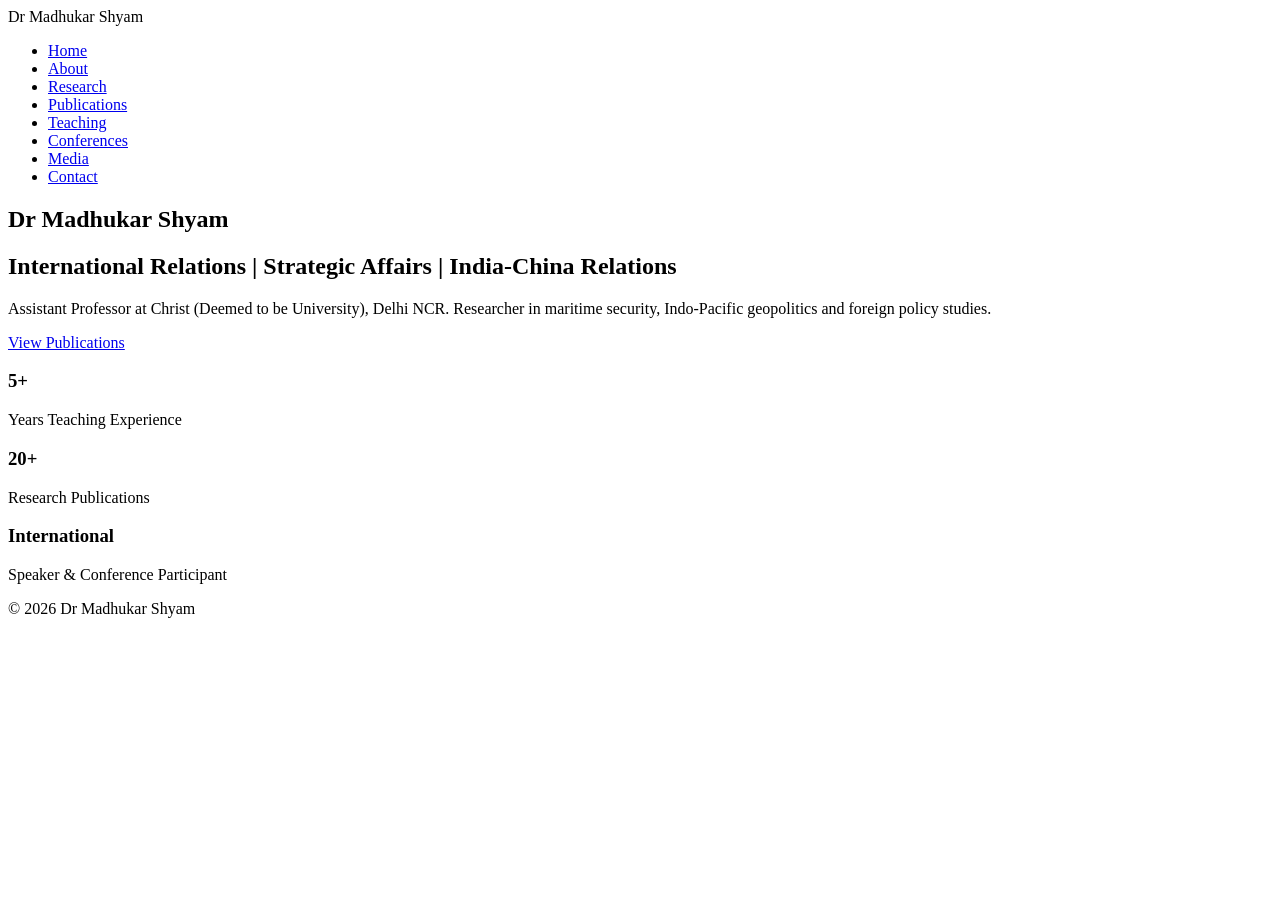
==== index.html @ 67811de8 "Add files via upload" ====
<!DOCTYPE html>
<html lang="en">
<head>
  <meta charset="UTF-8">
  <meta name="viewport" content="width=device-width, initial-scale=1.0">
  <title>Dr Madhukar Shyam</title>

  <link rel="stylesheet" href="assets/css/style.css">
</head>

<body>

<header>
  <nav class="navbar">
    <div class="logo">Dr Madhukar Shyam</div>

    <ul class="nav-links">
      <li><a href="index.html">Home</a></li>
      <li><a href="about.html">About</a></li>
      <li><a href="research.html">Research</a></li>
      <li><a href="publications.html">Publications</a></li>
      <li><a href="teaching.html">Teaching</a></li>
      <li><a href="conferences.html">Conferences</a></li>
      <li><a href="media.html">Media</a></li>
      <li><a href="contact.html">Contact</a></li>
    </ul>
  </nav>
</header>

<section class="hero">

  <div class="hero-content">
    <h1>Dr Madhukar Shyam</h1>

    <h2>
      International Relations | Strategic Affairs |
      India-China Relations
    </h2>

    <p>
      Assistant Professor at Christ (Deemed to be University),
      Delhi NCR. Researcher in maritime security,
      Indo-Pacific geopolitics and foreign policy studies.
    </p>

    <a href="publications.html" class="btn">
      View Publications
    </a>
  </div>

</section>

<section class="highlights">

  <div class="card">
    <h3>5+</h3>
    <p>Years Teaching Experience</p>
  </div>

  <div class="card">
    <h3>20+</h3>
    <p>Research Publications</p>
  </div>

  <div class="card">
    <h3>International</h3>
    <p>Speaker & Conference Participant</p>
  </div>

</section>

<footer>
  <p>© 2026 Dr Madhukar Shyam</p>
</footer>

</body>
</html>
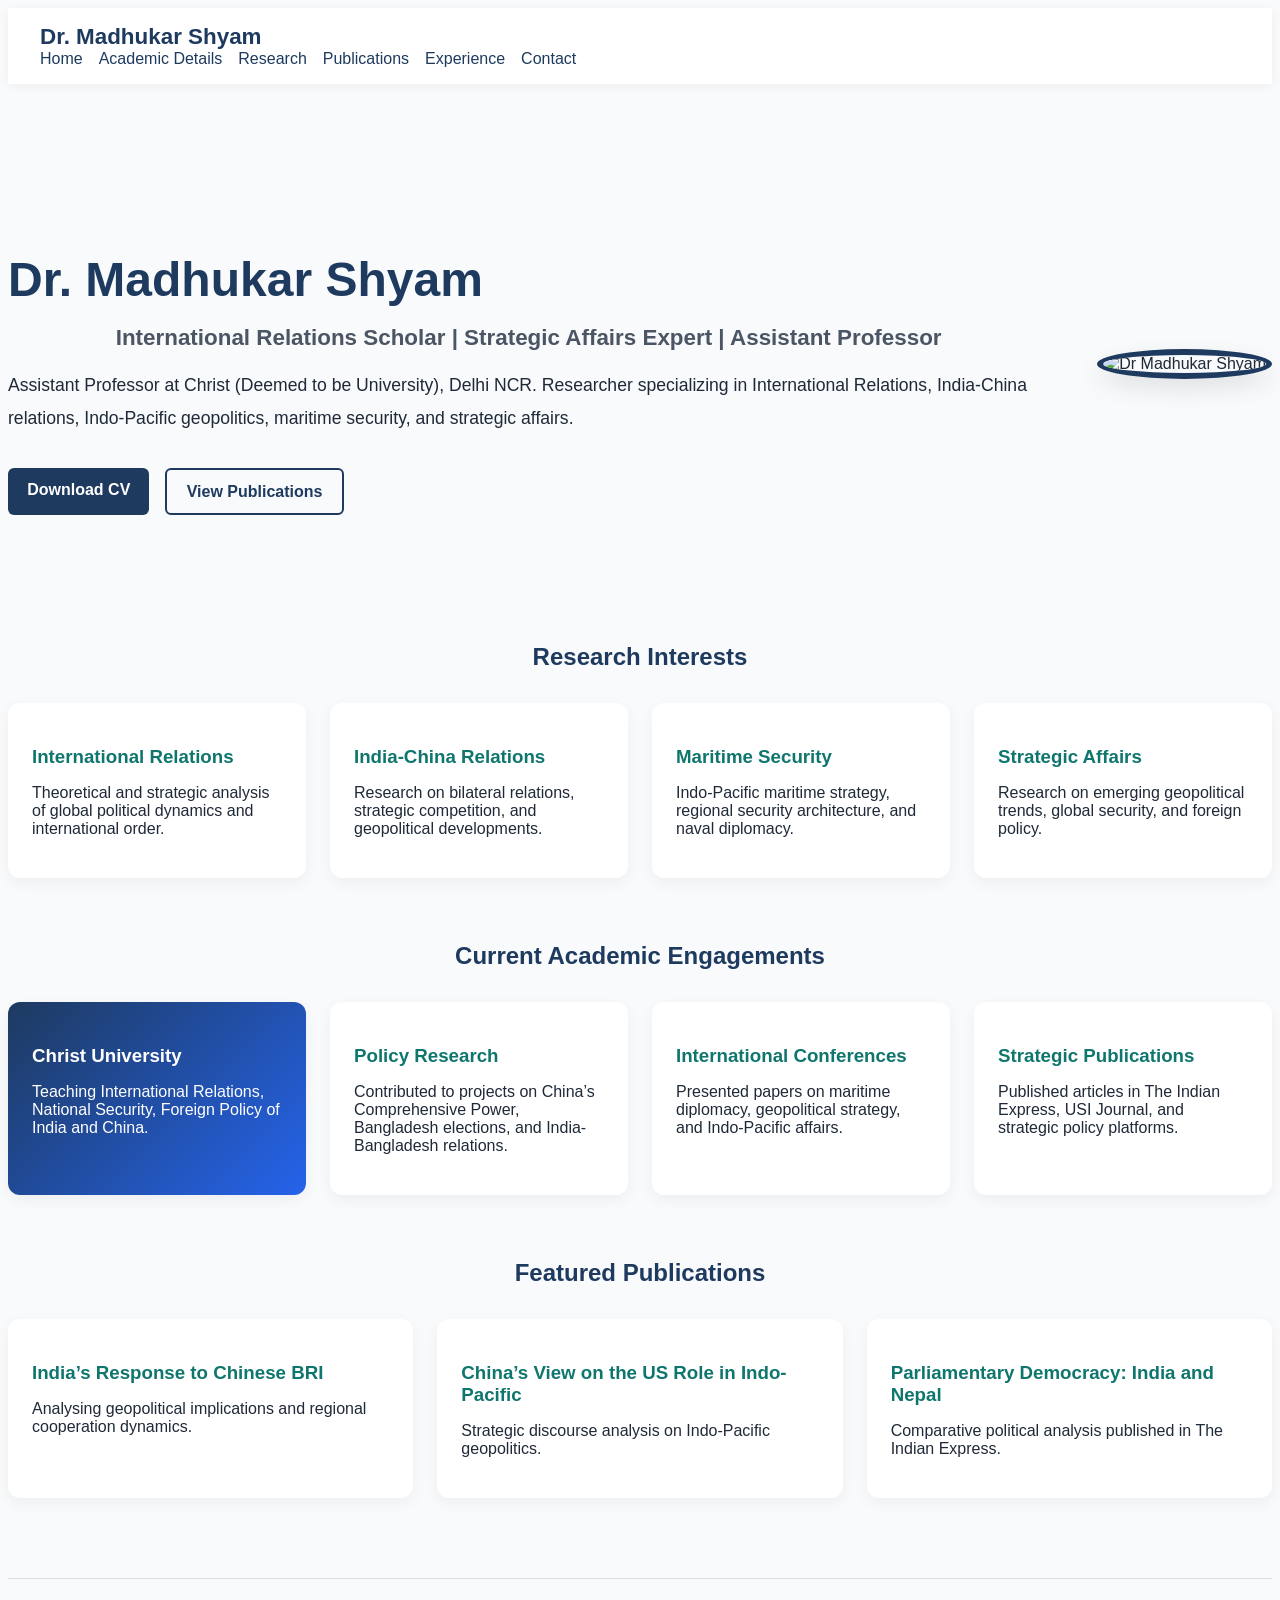
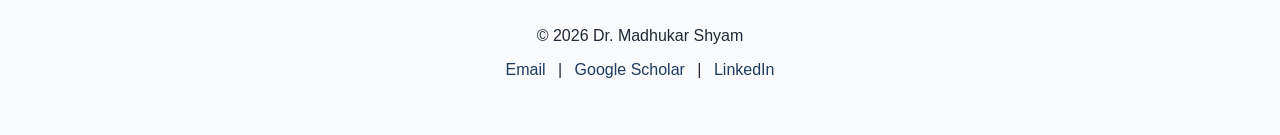
==== commit c3d6e93f: "Update index.html" ====
--- a/index.html
+++ b/index.html
@@ -1,77 +1,698 @@
 <!DOCTYPE html>
 <html lang="en">
+
 <head>
-  <meta charset="UTF-8">
-  <meta name="viewport" content="width=device-width, initial-scale=1.0">
-  <title>Dr Madhukar Shyam</title>
-
-  <link rel="stylesheet" href="assets/css/style.css">
+
+  <meta charset="UTF-8" />
+
+  <meta name="viewport"
+    content="width=device-width, initial-scale=1.0" />
+
+  <title>
+    Dr. Madhukar Shyam |
+    International Relations Scholar
+  </title>
+
+  <meta name="description"
+    content="Official academic website of Dr. Madhukar Shyam, Assistant Professor at Christ University specializing in International Relations, India-China relations, maritime security and strategic affairs." />
+
+  <!-- PICO CSS -->
+
+  <link rel="stylesheet"
+    href="https://cdn.jsdelivr.net/npm/@picocss/pico@1/css/pico.min.css"/>
+
+  <style>
+
+    :root{
+
+      --primary:#1e3a5f;
+      --secondary:#2563eb;
+      --light:#f8fafc;
+      --dark:#1f2937;
+      --accent:#0f766e;
+
+    }
+
+    body{
+
+      background:var(--light);
+      color:var(--dark);
+      font-family:"Segoe UI",sans-serif;
+
+    }
+
+    /* NAVBAR */
+
+    nav{
+
+      background:white;
+      box-shadow:0 2px 10px rgba(0,0,0,0.05);
+      padding:1rem 2rem;
+      position:sticky;
+      top:0;
+      z-index:1000;
+
+    }
+
+    nav .brand{
+
+      font-size:1.4rem;
+      font-weight:700;
+      color:var(--primary);
+
+    }
+
+    nav .menu{
+
+      display:flex;
+      gap:1rem;
+      align-items:center;
+
+    }
+
+    nav .menu a{
+
+      text-decoration:none;
+      color:var(--primary);
+      font-weight:500;
+
+    }
+
+    nav .menu a:hover{
+
+      color:var(--secondary);
+
+    }
+
+    nav .hamburger{
+
+      display:none;
+      font-size:1.5rem;
+      cursor:pointer;
+
+    }
+
+    @media(max-width:768px){
+
+      nav{
+
+        padding:1rem;
+
+      }
+
+      nav .menu{
+
+        display:none;
+        flex-direction:column;
+        width:100%;
+        margin-top:1rem;
+
+      }
+
+      nav .menu.show{
+
+        display:flex;
+
+      }
+
+      nav .hamburger{
+
+        display:block;
+
+      }
+
+    }
+
+    /* HERO */
+
+    .hero{
+
+      display:flex;
+      align-items:center;
+      justify-content:space-between;
+      gap:3rem;
+      padding:4rem 0;
+      flex-wrap:wrap;
+
+    }
+
+    .hero-text{
+
+      flex:1;
+      min-width:300px;
+
+    }
+
+    .hero-text h1{
+
+      font-size:3rem;
+      margin-bottom:0.5rem;
+      color:var(--primary);
+
+    }
+
+    .hero-text h2{
+
+      font-size:1.4rem;
+      color:#4b5563;
+      margin-bottom:1rem;
+
+    }
+
+    .hero-text p{
+
+      font-size:1.1rem;
+      line-height:1.9;
+
+    }
+
+    .hero-buttons{
+
+      margin-top:2rem;
+      display:flex;
+      gap:1rem;
+      flex-wrap:wrap;
+
+    }
+
+    .hero-buttons a{
+
+      padding:0.8rem 1.2rem;
+      border-radius:6px;
+      text-decoration:none;
+      font-weight:600;
+
+    }
+
+    .primary-btn{
+
+      background:var(--primary);
+      color:white;
+
+    }
+
+    .primary-btn:hover{
+
+      background:var(--secondary);
+      color:white;
+
+    }
+
+    .secondary-btn{
+
+      border:2px solid var(--primary);
+      color:var(--primary);
+
+    }
+
+    .secondary-btn:hover{
+
+      background:var(--primary);
+      color:white;
+
+    }
+
+    .hero-image img{
+
+      width:270px;
+      height:270px;
+      object-fit:cover;
+      border-radius:50%;
+      border:6px solid var(--primary);
+      box-shadow:0 10px 25px rgba(0,0,0,0.1);
+
+    }
+
+    /* SECTION */
+
+    section{
+
+      margin-top:4rem;
+
+    }
+
+    section h2{
+
+      text-align:center;
+      margin-bottom:2rem;
+      color:var(--primary);
+
+    }
+
+    /* CARD GRID */
+
+    .card-grid{
+
+      display:grid;
+      grid-template-columns:
+      repeat(auto-fit,minmax(250px,1fr));
+
+      gap:1.5rem;
+
+    }
+
+    .card{
+
+      background:white;
+      padding:1.5rem;
+      border-radius:12px;
+      box-shadow:0 5px 15px rgba(0,0,0,0.05);
+      transition:0.3s;
+
+    }
+
+    .card:hover{
+
+      transform:translateY(-5px);
+
+    }
+
+    .card h3{
+
+      color:var(--accent);
+      margin-bottom:0.8rem;
+
+    }
+
+    /* HIGHLIGHTS */
+
+    .highlight{
+
+      background:linear-gradient(
+        135deg,
+        var(--primary),
+        var(--secondary)
+      );
+
+      color:white;
+
+    }
+
+    .highlight h3{
+
+      color:white;
+
+    }
+
+    /* FOOTER */
+
+    footer{
+
+      margin-top:5rem;
+      padding:2rem 0;
+      text-align:center;
+      border-top:1px solid #ddd;
+
+    }
+
+    footer a{
+
+      text-decoration:none;
+      margin:0 0.5rem;
+      color:var(--primary);
+
+    }
+
+  </style>
+
 </head>
 
 <body>
 
-<header>
-  <nav class="navbar">
-    <div class="logo">Dr Madhukar Shyam</div>
-
-    <ul class="nav-links">
-      <li><a href="index.html">Home</a></li>
-      <li><a href="about.html">About</a></li>
-      <li><a href="research.html">Research</a></li>
-      <li><a href="publications.html">Publications</a></li>
-      <li><a href="teaching.html">Teaching</a></li>
-      <li><a href="conferences.html">Conferences</a></li>
-      <li><a href="media.html">Media</a></li>
-      <li><a href="contact.html">Contact</a></li>
-    </ul>
+  <!-- NAVBAR -->
+
+  <nav class="container-fluid">
+
+    <div class="brand">
+
+      Dr. Madhukar Shyam
+
+    </div>
+
+    <div class="hamburger"
+      onclick="document.querySelector('.menu')
+      .classList.toggle('show')">
+
+      ☰
+
+    </div>
+
+    <div class="menu">
+
+      <a href="index.html">Home</a>
+
+      <a href="academics.html">
+        Academic Details
+      </a>
+
+      <a href="research.html">
+        Research
+      </a>
+
+      <a href="publications.html">
+        Publications
+      </a>
+
+      <a href="experience.html">
+        Experience
+      </a>
+
+      <a href="contact.html">
+        Contact
+      </a>
+
+    </div>
+
   </nav>
-</header>
-
-<section class="hero">
-
-  <div class="hero-content">
-    <h1>Dr Madhukar Shyam</h1>
-
-    <h2>
-      International Relations | Strategic Affairs |
-      India-China Relations
-    </h2>
+
+  <!-- MAIN -->
+
+  <main class="container">
+
+    <!-- HERO SECTION -->
+
+    <section class="hero">
+
+      <div class="hero-text">
+
+        <h1>
+          Dr. Madhukar Shyam
+        </h1>
+
+        <h2>
+
+          International Relations Scholar |
+          Strategic Affairs Expert |
+          Assistant Professor
+
+        </h2>
+
+        <p>
+
+          Assistant Professor at
+          Christ (Deemed to be University),
+          Delhi NCR.
+
+          Researcher specializing in
+          International Relations,
+          India-China relations,
+          Indo-Pacific geopolitics,
+          maritime security,
+          and strategic affairs.
+
+        </p>
+
+        <div class="hero-buttons">
+
+          <a href="assets/files/CV.pdf"
+            class="primary-btn"
+            target="_blank">
+
+            Download CV
+
+          </a>
+
+          <a href="publications.html"
+            class="secondary-btn">
+
+            View Publications
+
+          </a>
+
+        </div>
+
+      </div>
+
+      <div class="hero-image">
+
+        <img src="assets/images/profile.jpg"
+          alt="Dr Madhukar Shyam">
+
+      </div>
+
+    </section>
+
+    <!-- RESEARCH INTERESTS -->
+
+    <section>
+
+      <h2>
+        Research Interests
+      </h2>
+
+      <div class="card-grid">
+
+        <div class="card">
+
+          <h3>
+            International Relations
+          </h3>
+
+          <p>
+
+            Theoretical and strategic analysis
+            of global political dynamics and
+            international order.
+
+          </p>
+
+        </div>
+
+        <div class="card">
+
+          <h3>
+            India-China Relations
+          </h3>
+
+          <p>
+
+            Research on bilateral relations,
+            strategic competition,
+            and geopolitical developments.
+
+          </p>
+
+        </div>
+
+        <div class="card">
+
+          <h3>
+            Maritime Security
+          </h3>
+
+          <p>
+
+            Indo-Pacific maritime strategy,
+            regional security architecture,
+            and naval diplomacy.
+
+          </p>
+
+        </div>
+
+        <div class="card">
+
+          <h3>
+            Strategic Affairs
+          </h3>
+
+          <p>
+
+            Research on emerging geopolitical
+            trends, global security,
+            and foreign policy.
+
+          </p>
+
+        </div>
+
+      </div>
+
+    </section>
+
+    <!-- CURRENT WORK -->
+
+    <section>
+
+      <h2>
+        Current Academic Engagements
+      </h2>
+
+      <div class="card-grid">
+
+        <div class="card highlight">
+
+          <h3>
+            Christ University
+          </h3>
+
+          <p>
+
+            Teaching International Relations,
+            National Security,
+            Foreign Policy of India and China.
+
+          </p>
+
+        </div>
+
+        <div class="card">
+
+          <h3>
+            Policy Research
+          </h3>
+
+          <p>
+
+            Contributed to projects on
+            China’s Comprehensive Power,
+            Bangladesh elections,
+            and India-Bangladesh relations.
+
+          </p>
+
+        </div>
+
+        <div class="card">
+
+          <h3>
+            International Conferences
+          </h3>
+
+          <p>
+
+            Presented papers on maritime diplomacy,
+            geopolitical strategy,
+            and Indo-Pacific affairs.
+
+          </p>
+
+        </div>
+
+        <div class="card">
+
+          <h3>
+            Strategic Publications
+          </h3>
+
+          <p>
+
+            Published articles in
+            The Indian Express,
+            USI Journal,
+            and strategic policy platforms.
+
+          </p>
+
+        </div>
+
+      </div>
+
+    </section>
+
+    <!-- FEATURED PUBLICATIONS -->
+
+    <section>
+
+      <h2>
+        Featured Publications
+      </h2>
+
+      <div class="card-grid">
+
+        <div class="card">
+
+          <h3>
+            India’s Response to Chinese BRI
+          </h3>
+
+          <p>
+
+            Analysing geopolitical implications
+            and regional cooperation dynamics.
+
+          </p>
+
+        </div>
+
+        <div class="card">
+
+          <h3>
+            China’s View on the US Role
+            in Indo-Pacific
+          </h3>
+
+          <p>
+
+            Strategic discourse analysis
+            on Indo-Pacific geopolitics.
+
+          </p>
+
+        </div>
+
+        <div class="card">
+
+          <h3>
+            Parliamentary Democracy:
+            India and Nepal
+          </h3>
+
+          <p>
+
+            Comparative political analysis
+            published in The Indian Express.
+
+          </p>
+
+        </div>
+
+      </div>
+
+    </section>
+
+  </main>
+
+  <!-- FOOTER -->
+
+  <footer>
 
     <p>
-      Assistant Professor at Christ (Deemed to be University),
-      Delhi NCR. Researcher in maritime security,
-      Indo-Pacific geopolitics and foreign policy studies.
+
+      © 2026 Dr. Madhukar Shyam
+
     </p>
 
-    <a href="publications.html" class="btn">
-      View Publications
-    </a>
-  </div>
-
-</section>
-
-<section class="highlights">
-
-  <div class="card">
-    <h3>5+</h3>
-    <p>Years Teaching Experience</p>
-  </div>
-
-  <div class="card">
-    <h3>20+</h3>
-    <p>Research Publications</p>
-  </div>
-
-  <div class="card">
-    <h3>International</h3>
-    <p>Speaker & Conference Participant</p>
-  </div>
-
-</section>
-
-<footer>
-  <p>© 2026 Dr Madhukar Shyam</p>
-</footer>
+    <p>
+
+      <a href="mailto:madhukar.shyam@christuniversity.in">
+
+        Email
+
+      </a>
+
+      |
+
+      <a href="https://scholar.google.com"
+        target="_blank">
+
+        Google Scholar
+
+      </a>
+
+      |
+
+      <a href="https://www.linkedin.com"
+        target="_blank">
+
+        LinkedIn
+
+      </a>
+
+    </p>
+
+  </footer>
 
 </body>
-</html>+
+</html>
